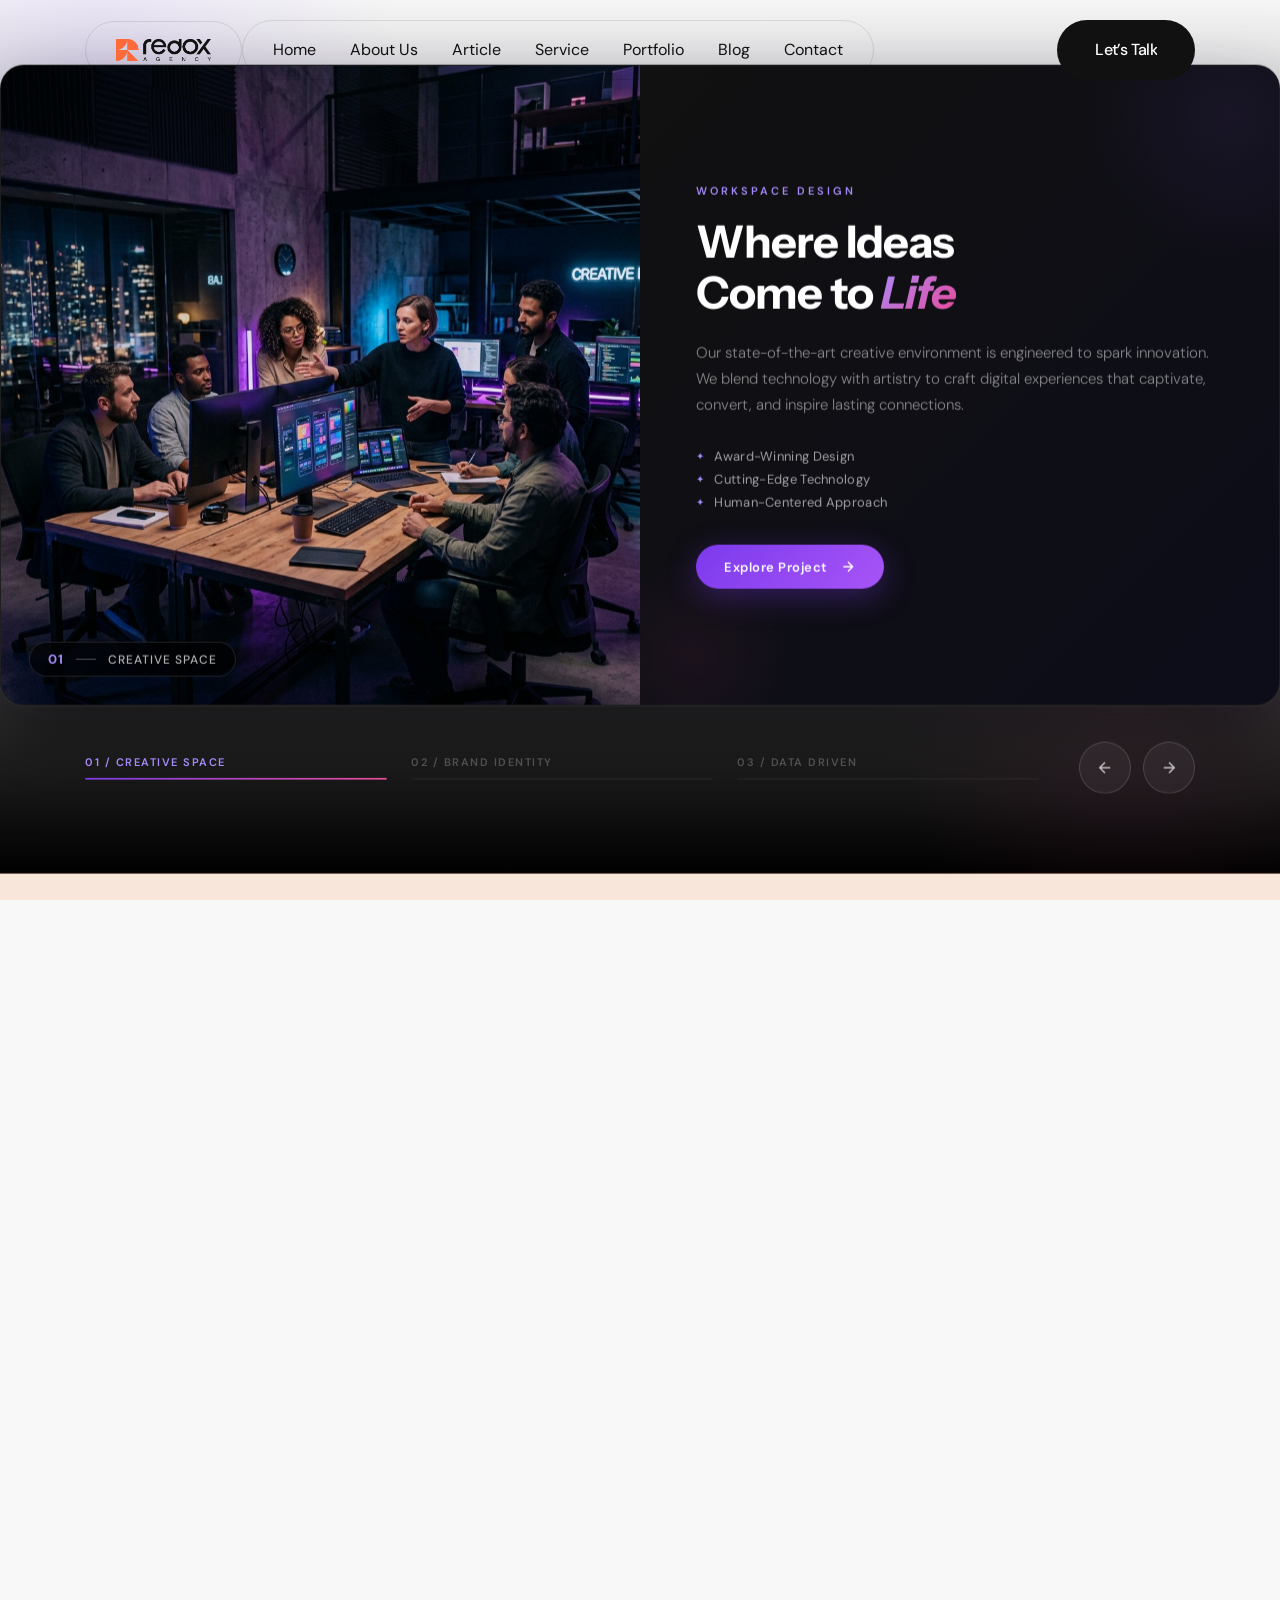
==== index.html @ 086650f8 "first commit" ====
<!DOCTYPE html>
<html lang="en" data-cursor="c1">

<head>
    <meta charset="UTF-8">
    <meta http-equiv="X-UA-Compatible" content="IE=edge">
    <meta name="viewport" content="width=device-width, initial-scale=1.0">
    <meta name="description" content="Redox HTML Template">

    <title>Ragaie</title>

    <!-- Fav Icon -->
    <link rel="icon" type="image/x-icon" href="assets/imgs/logo/favicon.png">

    <!-- Vendor CSS Files -->
    <link rel="stylesheet" href="assets/vendor/bootstrap.min.css">
    <link rel="stylesheet" href="assets/vendor/fontawesome.min.css">
    <link rel="stylesheet" href="assets/vendor/swiper-bundle.min.css">
    <link rel="stylesheet" href="assets/vendor/meanmenu.min.css">
    <link rel="stylesheet" href="assets/vendor/magnific-popup.css">
    <link rel="stylesheet" href="assets/vendor/animate.min.css">

    <!-- Template Main CSS File -->
    <link rel="stylesheet" href="assets/css/style.css?v=1.0">

    <!-- Showcase Slider CSS -->
    <link rel="stylesheet" href="assets/css/showcase-slider.css?v=1.0">

</head>


<body class="body-wrapper body-digital-agency font-heading-instrumentsans-medium">

    <!-- custom-cursor -->
    <div class="custom-cursor">
        <img src="assets/imgs/cursor/cursor-2-xs.svg" alt="cursor" id="cursorImg">
    </div>

    <!-- Preloader -->
    <div id="preloader">
        <div id="container" class="container-preloader">
            <div class="animation-preloader">
                <div class="spinner"></div>

            </div>
            <div class="loader-section section-left"></div>
            <div class="loader-section section-right"></div>
        </div>
    </div>

    <!-- Sroll to top -->
    <div class="progress-wrap">
        <svg class="progress-circle svg-content" width="100%" height="100%" viewBox="-1 -1 102 102">
      <path d="M50,1 a49,49 0 0,1 0,98 a49,49 0 0,1 0,-98"></path>
    </svg>
    </div>

    <!-- cursorAnimation start -->
    <div class="cursor-wrapper relative">
        <div class="cursor"></div>
        <div class="cursor-follower"></div>
    </div>
    <!-- cursorAnimation end -->

    <!-- side toggle start -->
    <aside class="fix">
        <div class="side-info">
            <div class="side-info-content">
                <div class="offset-widget offset-header">
                    <div class="offset-logo">
                        <a href="index.html">
              <img src="assets/imgs/logo/logo.png" alt="site logo">
            </a>
                    </div>
                    <button id="side-info-close" class="side-info-close">
            <i class="fas fa-times"></i>
          </button>
                </div>
                <div class="mobile-menu d-xl-none fix"></div>
                <div class="offset-button">
                    <a href="contact.html" class="rr-btn hover-bg-theme">
            <span class="btn-wrap">
              <span class="text-one">Let's Talk</span>
              <span class="text-two">Let's Talk</span>
            </span>
          </a>
                </div>
                <div class="offset-widget-box">
                    <h2 class="title">Contact US</h2>
                    <div class="contact-meta">
                        <div class="contact-item">
                            <span class="icon"><i class="fa-solid fa-location-dot"></i></span>
                            <span class="text">3891 Ranchview Dr. Richardson</span>
                        </div>
                        <div class="contact-item">
                            <span class="icon"><i class="fa-solid fa-envelope"></i></span>
                            <span class="text"><a href="mailto:hello@redoxagency.com">hello@redoxagency.com</a></span>
                        </div>
                        <div class="contact-item">
                            <span class="icon"><i class="fa-solid fa-phone"></i></span>
                            <span class="text"><a href="tel:(505)555-0125">(505) 555-0125</a></span>
                        </div>
                    </div>
                </div>
            </div>
        </div>
    </aside>
    <div class="offcanvas-overlay"></div>
    <!-- side toggle end -->

    <!-- Header area start -->
    <header class="header-area">
        <div class="header-main">
            <div class="container large">
                <div class="header-area__inner">
                    <div class="header__logo">
                        <a href="index.html">
              <img src="assets/imgs/logo/logo.png" class="normal-logo" alt="Site Logo">
            </a>
                    </div>
                    <div class="header__nav">
                        <nav class="main-menu">
                            <ul>
                                <li class="">
                                    <a href="index.html">Home</a>
                                    
                                </li>
                                <li><a href="about.html">About Us</a></li>
                                 <li class="">
                                    <a href="article.html">Article</a>
                                 
                                </li>
                                <li class="">
                                    <a href="service.html">Service</a>
                                 
                                </li>
                                <li class="">
                                    <a href="portfolio.html">Portfolio</a>
                                 
                                </li>
                               
                                <li class="">
                                    <a href="blog.html">Blog</a>
                                   
                                </li>
                             
                                <li><a href="contact.html">Contact</a></li>
                            </ul>
                        </nav>
                    </div>
                    <div class="header__button">
                        <a href="contact.html" class="rr-btn hover-bg-theme">
              <span class="btn-wrap">
                <span class="text-one">Let’s Talk</span>
                <span class="text-two">Let’s Talk</span>
              </span>
            </a>
                    </div>
                    <div class="header__navicon d-xl-none">
                        <button class="side-toggle">
              <i class="fa-solid fa-bars"></i></button>
                    </div>
                </div>
            </div>
        </div>
    </header>

    <!-- Header area end -->

    <div class="has-smooth" id="has_smooth"></div>
    <div id="smooth-wrapper">
        <div id="smooth-content">

            <main>
                <!-- ===== EPIC SHOWCASE SLIDER START ===== -->
                <section class="showcase-slider-area">
                   

                    <div class="showcase-slider-wrapper">
                        <div class="swiper showcase-swiper-main" id="showcaseSwiperMain">
                            <div class="swiper-wrapper">

                                <!-- Slide 1 -->
                                <div class="swiper-slide showcase-slide">
                                    <div class="showcase-slide-inner">
                                        <div class="showcase-image-col">
                                            <div class="showcase-img-wrapper">
                                                <div class="showcase-img-overlay"></div>
                                                <img src="assets/imgs/slider/slide-1.png" alt="Creative Agency Workspace" class="showcase-img" loading="lazy">
                                                <div class="showcase-img-badge">
                                                    <span class="badge-number">01</span>
                                                    <span class="badge-line"></span>
                                                    <span class="badge-text">Creative Space</span>
                                                </div>
                                            </div>
                                        </div>
                                        <div class="showcase-content-col">
                                            <div class="showcase-content-inner">
                                                <span class="showcase-slide-tag">Workspace Design</span>
                                                <h3 class="showcase-slide-title">Where Ideas<br>Come to <em>Life</em></h3>
                                                <p class="showcase-slide-text">Our state-of-the-art creative environment is engineered to spark innovation. We blend technology with artistry to craft digital experiences that captivate, convert, and inspire lasting connections.</p>
                                                <ul class="showcase-features">
                                                    <li><span class="feat-icon">✦</span> Award-Winning Design</li>
                                                    <li><span class="feat-icon">✦</span> Cutting-Edge Technology</li>
                                                    <li><span class="feat-icon">✦</span> Human-Centered Approach</li>
                                                </ul>
                                                <a href="portfolio-details.html" class="showcase-slide-btn">
                                                    <span>Explore Project</span>
                                                    <svg viewBox="0 0 24 24" fill="none" stroke="currentColor" stroke-width="2"><path d="M5 12h14M12 5l7 7-7 7"/></svg>
                                                </a>
                                            </div>
                                        </div>
                                    </div>
                                </div>

                                <!-- Slide 2 -->
                                <div class="swiper-slide showcase-slide">
                                    <div class="showcase-slide-inner">
                                        <div class="showcase-image-col">
                                            <div class="showcase-img-wrapper">
                                                <div class="showcase-img-overlay"></div>
                                                <img src="assets/imgs/slider/slide-2.png" alt="Brand Identity Design" class="showcase-img" loading="lazy">
                                                <div class="showcase-img-badge">
                                                    <span class="badge-number">02</span>
                                                    <span class="badge-line"></span>
                                                    <span class="badge-text">Brand Identity</span>
                                                </div>
                                            </div>
                                        </div>
                                        <div class="showcase-content-col">
                                            <div class="showcase-content-inner">
                                                <span class="showcase-slide-tag">Branding & Identity</span>
                                                <h3 class="showcase-slide-title">Brands That<br><em>Speak</em> Boldly</h3>
                                                <p class="showcase-slide-text">We don't just create logos — we forge iconic identities. Our strategic branding process translates your vision into a powerful visual language that resonates across every touchpoint.</p>
                                                <ul class="showcase-features">
                                                    <li><span class="feat-icon">✦</span> Strategic Brand Positioning</li>
                                                    <li><span class="feat-icon">✦</span> Visual Identity Systems</li>
                                                    <li><span class="feat-icon">✦</span> Brand Guidelines & Assets</li>
                                                </ul>
                                                <a href="portfolio-details.html" class="showcase-slide-btn">
                                                    <span>Explore Project</span>
                                                    <svg viewBox="0 0 24 24" fill="none" stroke="currentColor" stroke-width="2"><path d="M5 12h14M12 5l7 7-7 7"/></svg>
                                                </a>
                                            </div>
                                        </div>
                                    </div>
                                </div>

                                <!-- Slide 3 -->
                                <div class="swiper-slide showcase-slide">
                                    <div class="showcase-slide-inner">
                                        <div class="showcase-image-col">
                                            <div class="showcase-img-wrapper">
                                                <div class="showcase-img-overlay"></div>
                                                <img src="assets/imgs/slider/slide-3.png" alt="Digital Marketing Dashboard" class="showcase-img" loading="lazy">
                                                <div class="showcase-img-badge">
                                                    <span class="badge-number">03</span>
                                                    <span class="badge-line"></span>
                                                    <span class="badge-text">Data Driven</span>
                                                </div>
                                            </div>
                                        </div>
                                        <div class="showcase-content-col">
                                            <div class="showcase-content-inner">
                                                <span class="showcase-slide-tag">Digital Marketing</span>
                                                <h3 class="showcase-slide-title">Data-Driven<br><em>Growth</em> Engine</h3>
                                                <p class="showcase-slide-text">Transform raw data into actionable insights. Our marketing strategies are powered by analytics, fueled by creativity, and obsessed with results that matter to your bottom line.</p>
                                                <ul class="showcase-features">
                                                    <li><span class="feat-icon">✦</span> Performance Marketing</li>
                                                    <li><span class="feat-icon">✦</span> SEO & Content Strategy</li>
                                                    <li><span class="feat-icon">✦</span> Conversion Optimization</li>
                                                </ul>
                                                <a href="portfolio-details.html" class="showcase-slide-btn">
                                                    <span>Explore Project</span>
                                                    <svg viewBox="0 0 24 24" fill="none" stroke="currentColor" stroke-width="2"><path d="M5 12h14M12 5l7 7-7 7"/></svg>
                                                </a>
                                            </div>
                                        </div>
                                    </div>
                                </div>

                            </div>
                        </div>

                        <!-- Custom Navigation & Progress -->
                        <div class="showcase-controls">
                            <div class="container large">
                                <div class="showcase-controls-inner">
                                    <div class="showcase-progress-bars">
                                        <div class="showcase-progress-item active" data-index="0">
                                            <span class="progress-label">01 / Creative Space</span>
                                            <div class="progress-track"><div class="progress-fill"></div></div>
                                        </div>
                                        <div class="showcase-progress-item" data-index="1">
                                            <span class="progress-label">02 / Brand Identity</span>
                                            <div class="progress-track"><div class="progress-fill"></div></div>
                                        </div>
                                        <div class="showcase-progress-item" data-index="2">
                                            <span class="progress-label">03 / Data Driven</span>
                                            <div class="progress-track"><div class="progress-fill"></div></div>
                                        </div>
                                    </div>
                                    <div class="showcase-nav-btns">
                                        <button class="showcase-nav-btn showcase-prev" id="showcasePrev" aria-label="Previous slide">
                                            <svg viewBox="0 0 24 24" fill="none" stroke="currentColor" stroke-width="2"><path d="M19 12H5M12 19l-7-7 7-7"/></svg>
                                        </button>
                                        <button class="showcase-nav-btn showcase-next" id="showcaseNext" aria-label="Next slide">
                                            <svg viewBox="0 0 24 24" fill="none" stroke="currentColor" stroke-width="2"><path d="M5 12h14M12 5l7 7-7 7"/></svg>
                                        </button>
                                    </div>
                                </div>
                            </div>
                        </div>
                    </div>
                </section>
                <!-- ===== EPIC SHOWCASE SLIDER END ===== -->
                

                <!-- hero area start  -->
                <section class="hero-area">
                    <div class="container large">
                        <div class="hero-area-inner section-spacing-top">
                            <div class="hero-content section-spacing-bottom">
                                <div class="award-wrapper fade-anim" data-delay="0.90" data-direction="left" data-ease="back.out(4)">
                                    <div class="circle-text-wrapper">
                                        <div class="circle-text">
                                            <img src="assets/imgs/shape/shape-3.webp" alt="image" class="text">
                                            <img src="assets/imgs/shape/shape-2.webp" alt="image" class="icon">
                                        </div>
                                    </div>
                                </div>
                                <div class="section-header">
                                    <div class="section-title-wrapper">
                                        <div class="title-wrapper">
                                            <h2 class="section-title font-instrumentsans-medium char-anim" data-delay="0.45">Let’s sharpen your brand with
                                                <span><img class="title-shape-1 fade-anim" src="assets/imgs/shape/shape-1.webp" alt="image"
                            data-direction="right" data-delay="1.80"></span>quality work
                                            </h2>
                                        </div>
                                    </div>
                                </div>
                                <div class="section-content">
                                    <div class="features-wrapper-box fade-anim" data-delay="0.75">
                                        <div class="features-wrapper">
                                            <div class="feature-box">
                                                <div class="content">
                                                    <span class="number">98%</span>
                                                    <p class="text">Average clients satisfied and repeating</p>
                                                </div>
                                            </div>
                                            <div class="feature-box">
                                                <div class="content">
                                                    <span class="number">120+</span>
                                                    <p class="text">Successfully projects done in 24 countries</p>
                                                </div>
                                            </div>
                                        </div>
                                    </div>

                                    <div class="text-wrapper fade-anim" data-delay="0.75">
                                        <p class="text">We’re a digital products design & development agency that works passionately with the digital experiences.</p>
                                    </div>
                                </div>
                            </div>
                            <div class="big-text-wrapper">
                                <h2 class="big-text">Redox
                                </h2>
                            </div>

                        </div>
                    </div>
                </section>
                <!-- hero area end  -->

                <!-- about area start  -->
                <section class="about-area ">
                    <div class="container large">
                        <div class="about-area-inner section-spacing">
                            <div class="section-content">
                                <div class="shape-1"></div>
                                <div class="shape-2"></div>
                                <div class="shape-3"></div>
                                <div class="shape-4"></div>
                                <div class="section-title-wrapper">
                                    <div class="title-wrapper">
                                        <h2 class="section-title font-instrumentsans-medium">Redox</h2>
                                    </div>
                                </div>
                                <div class="text-wrapper">
                                    <p class="text">We’re a dynamic startup agency specializing in innovative solutions for businesses looking to elevate their brand presence. We offer a range of services including digital marketing, branding, web development, and creative
                                        strategy to help company</p>
                                </div>
                                <div class="btn-wrapper ">
                                    <a href="contact.html" class="rr-btn  btn-text-fli hover-bg-theme">
                    <span class="btn-wrap">
                      <span class="text-one">Learn More</span>
                      <span class="text-two">Learn More</span>
                    </span>
                  </a>
                                </div>
                            </div>
                        </div>
                    </div>
                </section>
                <!-- about area end  -->

                <!-- video-box start -->
                <div class="video-box">
                    <video class="video-area" loop="" muted="" autoplay="" playsinline="">
            <source src="https://rrdevs.net/project-video/group-meeting.mp4" type="video/mp4">
          </video>
                </div>
                <!-- video-box end -->

                <!-- work area start  -->
                <section class="work-area">

                    <!-- text slider area start  -->
                    <div class="text-slider-box fade-anim">
                        <div class="text-slider">
                            <div class="swiper text-slider-active">
                                <div class="swiper-wrapper">
                                    <div class="swiper-slide">
                                        <div class="text-slider-item">
                                            <h2 class="title"><span class="dot"></span>Featured work
                                            </h2>
                                        </div>
                                    </div>
                                    <div class="swiper-slide">
                                        <div class="text-slider-item">
                                            <h2 class="title"><span class="dot"></span>Featured work
                                            </h2>
                                        </div>
                                    </div>
                                    <div class="swiper-slide">
                                        <div class="text-slider-item">
                                            <h2 class="title"><span class="dot"></span>Featured work
                                            </h2>
                                        </div>
                                    </div>
                                    <div class="swiper-slide">
                                        <div class="text-slider-item">
                                            <h2 class="title"><span class="dot"></span>Featured work
                                            </h2>
                                        </div>
                                    </div>
                                    <div class="swiper-slide">
                                        <div class="text-slider-item">
                                            <h2 class="title"><span class="dot"></span>Featured work
                                            </h2>
                                        </div>
                                    </div>
                                    <div class="swiper-slide">
                                        <div class="text-slider-item">
                                            <h2 class="title"><span class="dot"></span>Featured work
                                            </h2>
                                        </div>
                                    </div>
                                    <div class="swiper-slide">
                                        <div class="text-slider-item">
                                            <h2 class="title"><span class="dot"></span>Featured work
                                            </h2>
                                        </div>
                                    </div>
                                </div>
                            </div>
                        </div>
                    </div>
                    <!-- /text slider area end -->

                    <div class="container large">
                        <div class="work-area-inner">
                            <div class="section-header fade-anim">
                                <div class="section-title-wrapper">
                                    <div class="title-wrapper">
                                        <h2 class="section-title font-instrumentsans-medium">Featured Work</h2>
                                    </div>
                                </div>
                                <div class="text-wrapper">
                                    <p class="text">Excellency in creative designs</p>
                                </div>
                                <div class="total-count">
                                    <span class="number">(26)</span>
                                </div>
                            </div>
                            <div class="works-wrapper-box">
                                <div class="works-wrapper-1 fade-anim">
                                    <div class="work-box">
                                        <div class="thumb">
                                            <div class="image scale" data-cursor-text="View Project">
                                                <a href="portfolio-details.html"><img src="assets/imgs/project/image-1.webp" alt="image"></a>
                                            </div>
                                        </div>
                                        <div class="content">
                                            <h3 class="title"><a href="portfolio-details.html">Panda Automap</a></h3>
                                            <div class="meta">
                                                <span class="tag">Development</span>
                                                <span class="date">2025</span>
                                            </div>

                                        </div>
                                    </div>
                                    <div class="work-box">
                                        <div class="thumb">
                                            <div class="image scale" data-cursor-text="View Project">
                                                <a href="portfolio-details.html"><img src="assets/imgs/project/image-2.webp" alt="image"></a>
                                            </div>
                                        </div>
                                        <div class="content">
                                            <h3 class="title"><a href="portfolio-details.html">Saudi Venture Capital</a></h3>
                                            <div class="meta">
                                                <span class="tag">Graphics</span>
                                                <span class="date">2025</span>
                                            </div>
                                        </div>
                                    </div>
                                    <div class="work-box">
                                        <div class="thumb">
                                            <div class="image scale" data-cursor-text="View Project">
                                                <a href="portfolio-details.html"><img src="assets/imgs/project/image-3.webp" alt="image"></a>
                                            </div>
                                        </div>
                                        <div class="content">
                                            <h3 class="title"><a href="portfolio-details.html">Rebrand Lawberry</a></h3>
                                            <div class="meta">
                                                <span class="tag">Motion, Design</span>
                                                <span class="date">2025</span>
                                            </div>
                                        </div>
                                    </div>
                                    <div class="work-box">
                                        <div class="thumb">
                                            <div class="image scale" data-cursor-text="View Project">
                                                <a href="portfolio-details.html"><img src="assets/imgs/project/image-4.webp" alt="image"></a>
                                            </div>
                                        </div>
                                        <div class="content">
                                            <h3 class="title"><a href="portfolio-details.html">Selicon Cloud Cave</a></h3>
                                            <div class="meta">
                                                <span class="tag">UI Design</span>
                                                <span class="date">2025</span>
                                            </div>
                                        </div>
                                    </div>
                                    <div class="work-box">
                                        <div class="thumb">
                                            <div class="image scale" data-cursor-text="View Project">
                                                <a href="portfolio-details.html"><img src="assets/imgs/project/image-5.webp" alt="image"></a>
                                            </div>
                                        </div>
                                        <div class="content">
                                            <h3 class="title"><a href="portfolio-details.html">Mountain Upwork</a></h3>
                                            <div class="meta">
                                                <span class="tag">Branding</span>
                                                <span class="date">2025</span>
                                            </div>
                                        </div>
                                    </div>
                                    <div class="work-box">
                                        <div class="thumb">
                                            <div class="image scale" data-cursor-text="View Project">
                                                <a href="portfolio-details.html"><img src="assets/imgs/project/image-6.webp" alt="image"></a>
                                            </div>
                                        </div>
                                        <div class="content">
                                            <h3 class="title"><a href="portfolio-details.html">Blacky Motorola</a></h3>
                                            <div class="meta">
                                                <span class="tag">UI Design</span>
                                                <span class="date">2025</span>
                                            </div>
                                        </div>
                                    </div>
                                </div>
                            </div>
                            <div class="all-btn-wrapper fade-anim">
                                <a href="portfolio.html" class="rr-btn btn-border hover-bg-theme">
                  <span class="btn-wrap">
                    <span class="text-one">View All Work</span>
                    <span class="text-two">View All Work</span>
                  </span>
                </a>
                            </div>
                        </div>
                    </div>
                </section>
                <!-- work area end  -->

                <!-- service area start  -->
                <section class="service-area">
                    <div class="container large">
                        <div class="service-area-inner section-spacing">
                            <div class="section-header">
                                <div class="section-title-wrapper fade-anim">
                                    <div class="title-wrapper">
                                        <h2 class="section-title font-instrumentsans-medium word-anim">Complex <br> proficiency
                                        </h2>
                                    </div>
                                </div>
                            </div>
                            <div class="services-wrapper-box">
                                <div class="services-wrapper-1">
                                    <div class="service-box fade-anim">
                                        <div class="count">
                                            <span class="number">(01)</span>
                                        </div>

                                        <div class="content">
                                            <h3 class="title"><a href="service-details.html">Branding</a></h3>
                                            <ul class="service-list">
                                                <li><a href="service-details.html">Creative Direction</a></li>
                                                <li><a href="service-details.html">Brand Identity</a></li>
                                                <li><a href="service-details.html">Branding Strategy</a></li>
                                                <li><a href="service-details.html">Graphic Design</a></li>
                                                <li><a href="service-details.html">Startup</a></li>
                                            </ul>
                                        </div>
                                        <div class="thumb">
                                            <img class="grow" src="assets/imgs/gallery/image-3.webp" alt="image">
                                        </div>
                                    </div>
                                    <div class="service-box fade-anim">
                                        <div class="count">
                                            <span class="number">(02)</span>
                                        </div>

                                        <div class="content">
                                            <h3 class="title"><a href="service-details.html">UI-UX Design</a></h3>
                                            <ul class="service-list">
                                                <li><a href="service-details.html">UI UX Consulting</a></li>
                                                <li><a href="service-details.html">UX Research</a></li>
                                                <li><a href="service-details.html">Usability Testing</a></li>
                                                <li><a href="service-details.html">Wireframing</a></li>
                                                <li><a href="service-details.html">Prototyping</a></li>
                                            </ul>
                                        </div>
                                        <div class="thumb">
                                            <img class="grow" src="assets/imgs/gallery/image-4.webp" alt="image">
                                        </div>
                                    </div>
                                    <div class="service-box fade-anim">
                                        <div class="count">
                                            <span class="number">(03)</span>
                                        </div>

                                        <div class="content">
                                            <h3 class="title"><a href="service-details.html">Development</a></h3>
                                            <ul class="service-list">
                                                <li><a href="service-details.html">WordPress</a></li>
                                                <li><a href="service-details.html">Webflow</a></li>
                                                <li><a href="service-details.html">Laravel Framework</a></li>
                                                <li><a href="service-details.html">React & Flutter</a></li>
                                                <li><a href="service-details.html">Design System</a></li>
                                            </ul>
                                        </div>
                                        <div class="thumb">
                                            <img class="grow" src="assets/imgs/gallery/image-5.webp" alt="image">
                                        </div>
                                    </div>
                                    <div class="service-box fade-anim">
                                        <div class="count">
                                            <span class="number">(04)</span>
                                        </div>

                                        <div class="content">
                                            <h3 class="title"><a href="service-details.html">Digital Marketing</a></h3>
                                            <ul class="service-list">
                                                <li><a href="service-details.html">Online Marketing</a></li>
                                                <li><a href="service-details.html">SEO-Marketing</a></li>
                                                <li><a href="service-details.html">Strategy</a></li>
                                                <li><a href="service-details.html">Market Research</a></li>
                                                <li><a href="service-details.html">Social Reform</a></li>
                                            </ul>
                                        </div>
                                        <div class="thumb">
                                            <img class="grow" src="assets/imgs/gallery/image-6.webp" alt="image">
                                        </div>
                                    </div>
                                </div>
                            </div>
                        </div>
                    </div>
                </section>
                <!-- service area end  -->

                

                <!-- funfact area start  -->
                <section class="funfact-area fade-anim">
                    <div class="container large">
                        <div class="funfact-area-inner pin-area">
                            <div class="section-header section-spacing-top pin-element">
                                <div class="section-title-wrapper">
                                    <div class="title-wrapper">
                                        <h2 class="section-title font-instrumentsans-medium word-anim">Perfect <br> —activity
                                        </h2>
                                    </div>
                                </div>
                            </div>
                            <div class="funfact-wrapper-box section-spacing">
                                <span class="line-1"></span>
                                <span class="line-2"></span>
                                <span class="line-3"></span>
                                <span class="line-4"></span>
                                <div class="funfact-wrapper">
                                    <div class="funfact-item go-visible">
                                        <span class="number">1.8M</span>
                                        <p class="text">We helped to get companies with $200M+ funding.</p>
                                    </div>
                                    <div class="funfact-item go-visible">
                                        <span class="number">260+</span>
                                        <p class="text">Crafted responsive, user-centered website & app.</p>
                                    </div>
                                    <div class="funfact-item go-visible">
                                        <span class="number">12+</span>
                                        <p class="text">We have had quite a run in our 12+ years of working.</p>
                                    </div>
                                    <div class="funfact-item go-visible">
                                        <span class="number">80+</span>
                                        <p class="text">Professional skilled designers and developers.</p>
                                    </div>
                                    <div class="funfact-item go-visible">
                                        <span class="number">99%</span>
                                        <p class="text">Average 99% clients satisfaction with expertise.</p>
                                    </div>
                                </div>
                            </div>
                        </div>
                    </div>
                </section>
                <!-- funfact area end  -->

                <!-- client area start  -->
                <section class="client-area">
                    <div class="container large">
                        <div class="client-area-inner section-spacing-top">
                            <div class="section-content">
                                <div class="section-title-wrapper">
                                    <div class="title-wrapper">
                                        <h2 class="section-title font-instrumentsans-medium word-anim"><span>Client:</span> Helping brands to grow and say their success stories to the world.</h2>
                                    </div>
                                </div>
                                <div class="text-wrapper fade-anim">
                                    <p class="text">We’re a great team of creatives with a strongest capabilities to helping progressive fields achieve their goals. With the best talent on every project done successfully</p>
                                </div>
                            </div>
                            <div class="client-capsule-wrapper-box" data-t-throwable-scene="true">
                                <div class="client-capsule-wrapper">
                                    <p data-t-throwable-el="">
                                        <span class="client-box bg-theme">
                      <img src="assets/imgs/client/client-9-light.webp" alt="image">
                    </span>
                                    </p>
                                    <p data-t-throwable-el="">
                                        <span class="client-box">
                      <img src="assets/imgs/client/client-10.webp" alt="image">
                    </span>
                                    </p>
                                    <p data-t-throwable-el="">
                                        <span class="client-box">
                      <img src="assets/imgs/client/client-11.webp" alt="image">
                    </span>
                                    </p>
                                    <p data-t-throwable-el="">
                                        <span class="client-box bg-theme">
                      <img src="assets/imgs/client/client-12-light.webp" alt="image">
                    </span>
                                    </p>
                                    <p data-t-throwable-el="">
                                        <span class="client-box">
                      <img src="assets/imgs/client/client-13.webp" alt="image">
                    </span>
                                    </p>
                                    <p data-t-throwable-el="">
                                        <span class="client-box">
                      <img src="assets/imgs/client/client-14.webp" alt="image">
                    </span>
                                    </p>
                                    <p data-t-throwable-el="">
                                        <span class="client-box bg-theme">
                      <img src="assets/imgs/client/client-15-light.webp" alt="image">
                    </span>
                                    </p>
                                    <p data-t-throwable-el="">
                                        <span class="client-box bg-theme">
                      <img src="assets/imgs/client/client-16-light.webp" alt="image">
                    </span>
                                    </p>
                                    <p data-t-throwable-el="">
                                        <span class="client-box">
                      <img src="assets/imgs/client/client-17.webp" alt="image">
                    </span>
                                    </p>
                                    <p data-t-throwable-el="">
                                        <span class="client-box bg-theme">
                      <img src="assets/imgs/client/client-18-light.webp" alt="image">
                    </span>
                                    </p>
                                    <p data-t-throwable-el="">
                                        <span class="client-box">
                      <img src="assets/imgs/client/client-19.webp" alt="image">
                    </span>
                                    </p>
                                    <p data-t-throwable-el="">
                                        <span class="client-box bg-theme">
                      <img src="assets/imgs/client/client-20-light.webp" alt="image">
                    </span>
                                    </p>
                                    <p data-t-throwable-el="">
                                        <span class="client-box">
                      <img src="assets/imgs/client/client-21.webp" alt="image">
                    </span>
                                    </p>
                                    <p data-t-throwable-el="">
                                        <span class="client-box">
                      <img src="assets/imgs/client/client-22.webp" alt="image">
                    </span>
                                    </p>
                                </div>
                            </div>
                            <div class="lines-wrapper">
                                <div class="line"></div>
                                <div class="line"></div>
                                <div class="line"></div>
                                <div class="line"></div>
                                <div class="line"></div>
                                <div class="line"></div>
                                <div class="line"></div>
                                <div class="line"></div>
                            </div>
                        </div>
                    </div>
                </section>
                <!-- client area end  -->

                <!-- cta area start  -->
                <div class="p-relative overflow-hidden">
                    <section class="cta-area">
                        <div class="cta-area-inner section-spacing">
                            <div class="area-bg"></div>
                            <div class="container large">
                                <div class="section-content">
                                    <div class="section-title-wrapper">
                                        <div class="title-wrapper">
                                            <h2 class="section-title font-instrumentsans-medium char-anim"><a href="contact.html">Let’s
                          Work</a></h2>
                                        </div>
                                    </div>
                                </div>
                            </div>
                        </div>
                    </section>
                </div>
                <!-- cta area end  -->

                <!-- productivity area start  -->
                <section class="productivity-area">
                    <div class="container large">
                        <div class="productivity-area-inner section-spacing">
                            <div class="section-content">
                                <div class="section-title-wrapper">
                                    <div class="title-wrapper">
                                        <h2 class="section-title font-instrumentsans-medium word-anim">It’s all about the <br> unique <span class="shape-1">thinking</span> with
                                            <span class="shape-2">creativity</span> and <span class="shape-3">quality</span> for complex solution in <br> easy way
                                        </h2>
                                    </div>
                                </div>
                            </div>
                        </div>
                    </div>
                </section>
                <!-- productivity area end  -->

                <div class="image-wrapper parallax-view">
                    <img class="w-100" src="assets/imgs/gallery/image-7.webp" alt="image" data-speed="0.1">
                </div>

            </main>

            <!-- footer area start  -->
            <footer class="footer-area">
                <div class="container large">
                    <div class="footer-top-inner">
                        <div class="footer-logo">
                            <a href="index.html"><img src="assets/imgs/logo/logo-2.png" alt="site-logo"></a>
                        </div>
                        <div class="info-text">
                            <div class="text-wrapper">
                                <p class="text">Redox is a startup digital agency of design, development and marketing that works friendly with global client</p>
                            </div>
                            <div class="info-link">
                                <a href="mailto:info@redox.com">info@redox.com</a>
                            </div>
                        </div>
                    </div>
                    <div class="footer-widget-wrapper-box">
                        <div class="footer-widget-wrapper">
                            <div class="footer-widget-box newsletter">
                                <form action="#" class="subscribe-form">
                                    <div class="input-field">
                                        <input type="email" placeholder="Enter your email">
                                        <button type="submit" class="subscribe-btn"><img src="assets/imgs/icon/icon-1.webp"
                        alt="image"></button>
                                    </div>
                                </form>
                                <div class="subscription-text">
                                    <div class="text-wrapper">
                                        <p class="text">By subscribing you agree with our
                                            <a href="contact.html">Privacy Policy</a>
                                        </p>
                                    </div>
                                </div>
                            </div>
                            <div class="footer-widget-box">
                                <h2 class="title">Company</h2>
                                <ul class="footer-nav-list">
                                    <li><a href="contact.html">agency</a></li>
                                    <li><a href="contact.html">Solutions</a></li>
                                    <li><a href="contact.html">Community</a></li>
                                    <li><a href="contact.html">Work</a></li>
                                    <li><a href="contact.html">Contact</a></li>
                                </ul>
                            </div>
                            <div class="footer-widget-box">
                                <h2 class="title">Social</h2>
                                <ul class="footer-nav-list">
                                    <li><a href="contact.html">Facebook</a></li>
                                    <li><a href="contact.html">Twitter</a></li>
                                    <li><a href="contact.html">Dribbble</a></li>
                                    <li><a href="contact.html">Instagram</a></li>
                                    <li><a href="contact.html">Awwwards</a></li>
                                    <li><a href="contact.html">YouTube</a></li>
                                </ul>
                            </div>
                            <div class="footer-widget-box">
                                <h2 class="title">Office</h2>
                                <ul class="footer-nav-list">
                                    <li><a href="contact.html">New York</a></li>
                                    <li><a href="contact.html">Toronto</a></li>
                                    <li><a href="contact.html">Berlin</a></li>
                                    <li><a href="contact.html">London</a></li>
                                </ul>
                            </div>
                        </div>
                    </div>
                </div>
                <div class="copyright-area">
                    <div class="copyright-area-inner">
                        <div class="copyright-text">
                            <p class="text">© 2026 Ragaie. All right reserved
                            </p>
                        </div>
                    </div>
                </div>
            </footer>
            <!-- footer area end  -->

        </div>
    </div>

    <!-- Vendor JS Files -->
    <script src="assets/vendor/jquery-3.7.1.min.js"></script>
    <script src="assets/vendor/bootstrap.bundle.min.js"></script>
    <script src="assets/vendor/jquery.magnific-popup.min.js"></script>
    <script src="assets/vendor/swiper-bundle.min.js"></script>
    <script src="assets/vendor/gsap.min.js"></script>
    <script src="assets/vendor/ScrollTrigger.min.js"></script>
    <script src="assets/vendor/ScrollSmoother.min.js"></script>
    <script src="assets/vendor/ScrollToPlugin.min.js"></script>
    <script src="assets/vendor/SplitText.min.js"></script>
    <script src="assets/vendor/TextPlugin.js"></script>
    <script src="assets/vendor/customEase.js"></script>
    <script src="assets/vendor/Flip.min.js"></script>
    <script src="assets/vendor/jquery.meanmenu.min.js"></script>
    <script src="assets/vendor/backToTop.js"></script>
    <script src="assets/vendor/matter.js"></script>
    <script src="assets/vendor/throwable.js"></script>
    <script src="assets/js/magiccursor.js"></script>

    <!-- Template Main JS File -->
    <script src="assets/js/main.js?v=1.0"></script>

    <!-- Showcase Slider JS -->
    <script>
    (function() {
        'use strict';

        function initShowcaseSlider() {
            var swiperEl = document.getElementById('showcaseSwiperMain');
            if (!swiperEl || typeof Swiper === 'undefined') return;

            var autoplayDuration = 5000;
            var progressItems = document.querySelectorAll('.showcase-progress-item');

            var showcaseSwiper = new Swiper('#showcaseSwiperMain', {
                loop: true,
                speed: 900,
                effect: 'fade',
                fadeEffect: { crossFade: true },
                autoplay: {
                    delay: autoplayDuration,
                    disableOnInteraction: false,
                },
                grabCursor: true,
                navigation: {
                    nextEl: '#showcaseNext',
                    prevEl: '#showcasePrev',
                },
                on: {
                    init: function(swiper) {
                        updateProgress(swiper.realIndex);
                    },
                    slideChange: function(swiper) {
                        updateProgress(swiper.realIndex);
                    }
                }
            });

            function updateProgress(activeIndex) {
                progressItems.forEach(function(item, i) {
                    item.classList.remove('active');
                    var fill = item.querySelector('.progress-fill');
                    if (fill) {
                        fill.style.animation = 'none';
                        fill.offsetHeight; /* reflow */
                        fill.style.animation = '';
                    }
                });

                var realIndex = activeIndex % progressItems.length;
                var activeItem = progressItems[realIndex];
                if (activeItem) {
                    activeItem.classList.add('active');
                    var fill = activeItem.querySelector('.progress-fill');
                    if (fill) {
                        fill.style.animation = 'none';
                        fill.offsetHeight;
                        fill.style.animation = 'progressFill ' + (autoplayDuration / 1000) + 's linear forwards';
                    }
                }
            }

            /* Click on progress bar to go to that slide */
            progressItems.forEach(function(item, i) {
                item.addEventListener('click', function() {
                    showcaseSwiper.slideToLoop(i);
                });
            });

            /* Intersection Observer for entrance animation */
            var section = document.querySelector('.showcase-slider-area');
            if (section && 'IntersectionObserver' in window) {
                var observer = new IntersectionObserver(function(entries) {
                    entries.forEach(function(entry) {
                        if (entry.isIntersecting) {
                            section.classList.add('is-visible');
                            observer.unobserve(section);
                        }
                    });
                }, { threshold: 0.15 });
                observer.observe(section);
            } else if (section) {
                section.classList.add('is-visible');
            }
        }

        if (document.readyState === 'loading') {
            document.addEventListener('DOMContentLoaded', initShowcaseSlider);
        } else {
            initShowcaseSlider();
        }
    })();
    </script>

</body>

</html>
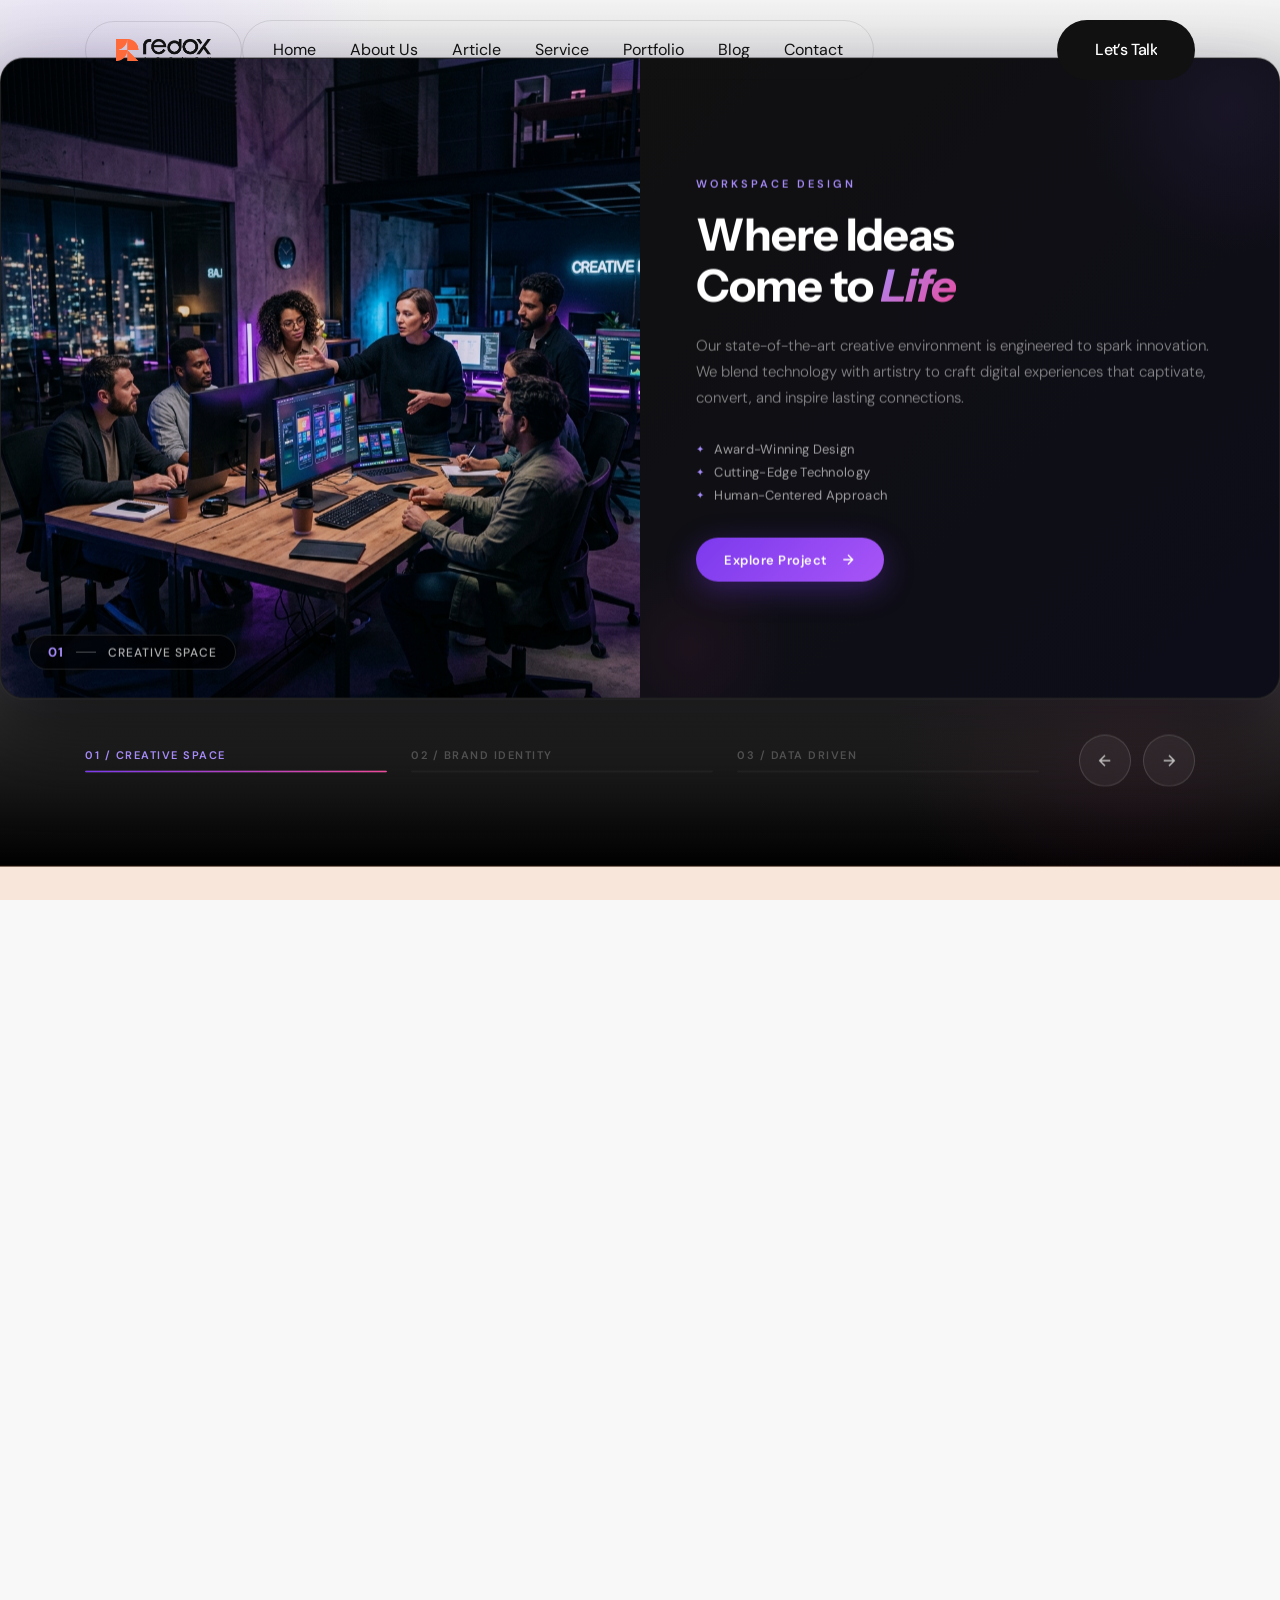
==== commit 0c2adc8f: "update" ====
--- a/index.html
+++ b/index.html
@@ -131,11 +131,11 @@
                                  
                                 </li>
                                 <li class="">
-                                    <a href="service.html">Service</a>
+                                    <a href="services.html">Service</a>
                                  
                                 </li>
                                 <li class="">
-                                    <a href="portfolio.html">Portfolio</a>
+                                     <a href="portfolio-4.html">Portfolio</a>
                                  
                                 </li>
                                
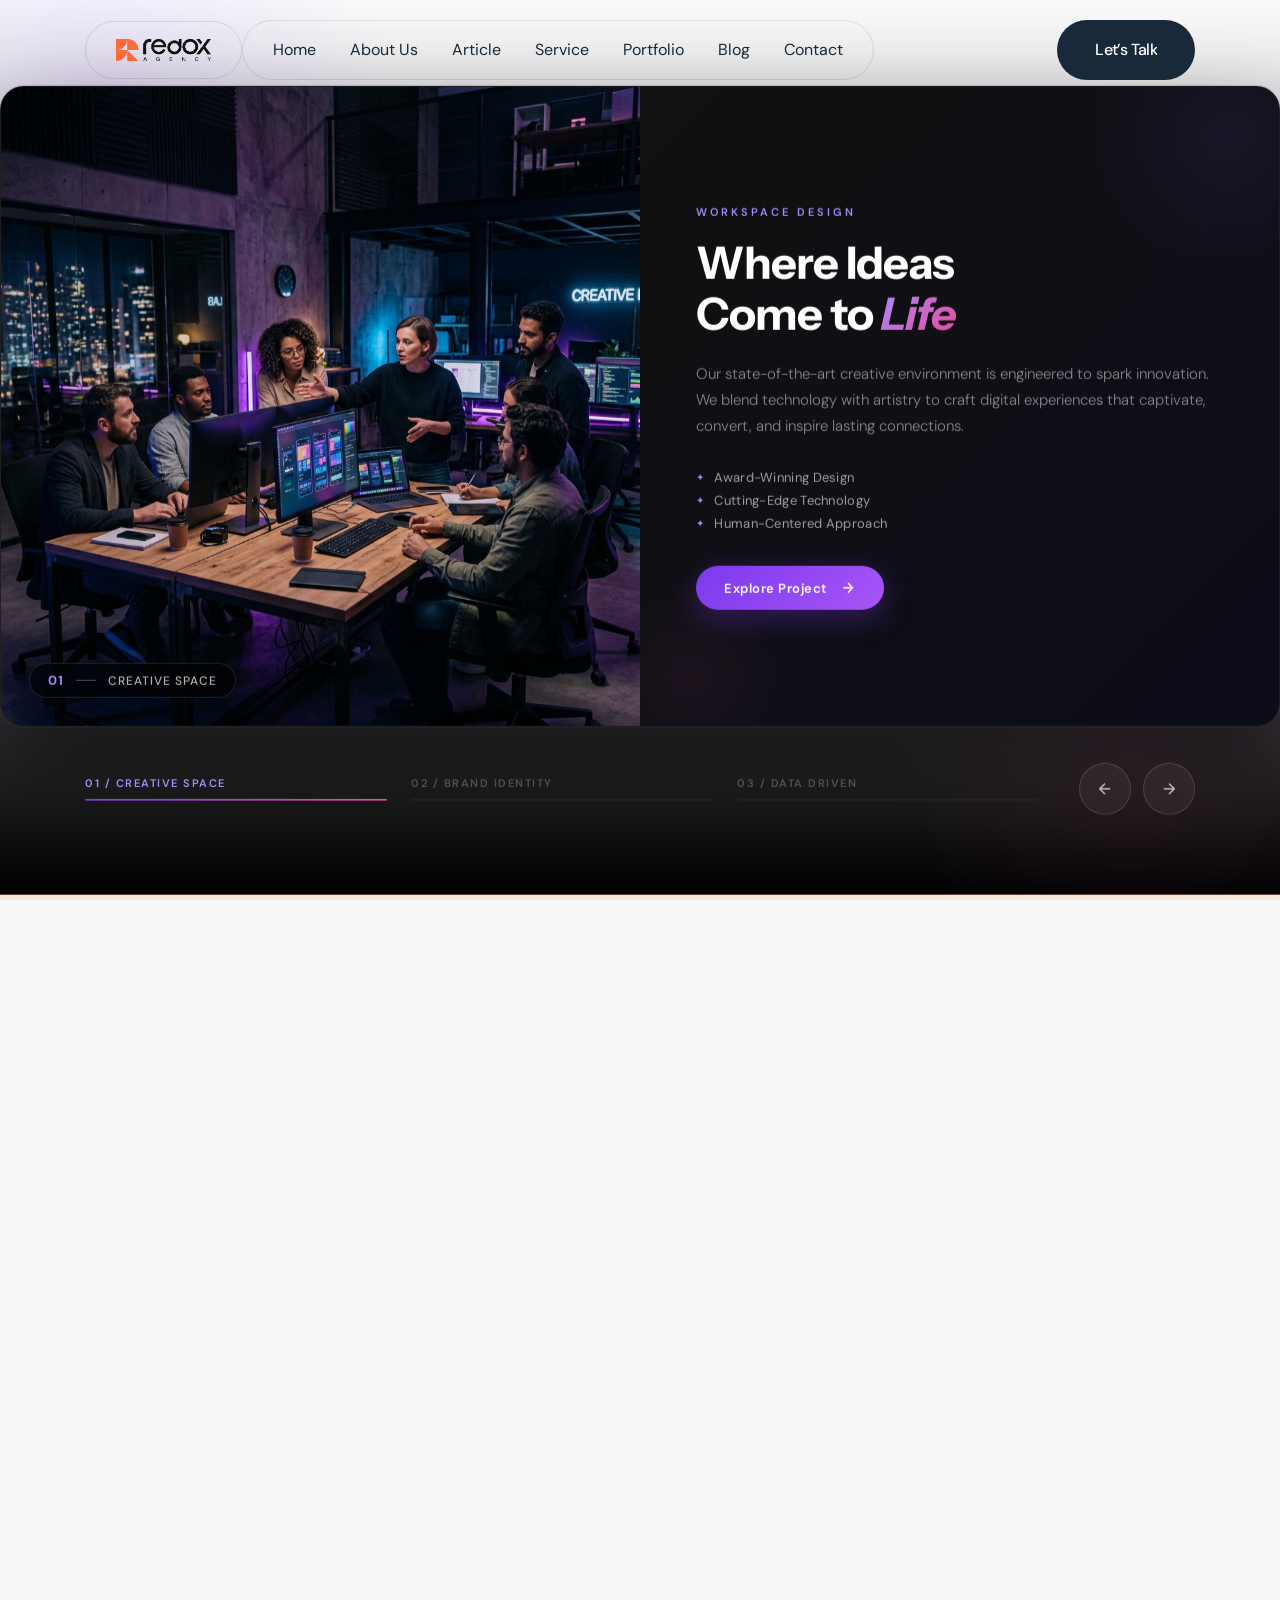
==== commit 50e526fd: "update" ====
--- a/index.html
+++ b/index.html
@@ -5,7 +5,7 @@
     <meta charset="UTF-8">
     <meta http-equiv="X-UA-Compatible" content="IE=edge">
     <meta name="viewport" content="width=device-width, initial-scale=1.0">
-    <meta name="description" content="Redox HTML Template">
+    <meta name="description" content="Ragaie HTML Template">
 
     <title>Ragaie</title>
 
@@ -94,7 +94,7 @@
                         </div>
                         <div class="contact-item">
                             <span class="icon"><i class="fa-solid fa-envelope"></i></span>
-                            <span class="text"><a href="mailto:hello@redoxagency.com">hello@redoxagency.com</a></span>
+                            <span class="text"><a href="mailto:hello@Ragaieagency.com">hello@Ragaieagency.com</a></span>
                         </div>
                         <div class="contact-item">
                             <span class="icon"><i class="fa-solid fa-phone"></i></span>
@@ -363,7 +363,7 @@
                                 </div>
                             </div>
                             <div class="big-text-wrapper">
-                                <h2 class="big-text">Redox
+                                <h2 class="big-text">Ragaie
                                 </h2>
                             </div>
 
@@ -383,7 +383,7 @@
                                 <div class="shape-4"></div>
                                 <div class="section-title-wrapper">
                                     <div class="title-wrapper">
-                                        <h2 class="section-title font-instrumentsans-medium">Redox</h2>
+                                        <h2 class="section-title font-instrumentsans-medium">Ragaie</h2>
                                     </div>
                                 </div>
                                 <div class="text-wrapper">
@@ -477,7 +477,7 @@
                                     </div>
                                 </div>
                                 <div class="text-wrapper">
-                                    <p class="text">Excellency in creative designs</p>
+                                    <h1 class="text">My Article</h1>
                                 </div>
                                 <div class="total-count">
                                     <span class="number">(26)</span>
@@ -592,7 +592,7 @@
                             <div class="section-header">
                                 <div class="section-title-wrapper fade-anim">
                                     <div class="title-wrapper">
-                                        <h2 class="section-title font-instrumentsans-medium word-anim">Complex <br> proficiency
+                                        <h2 class="section-title font-instrumentsans-medium word-anim">My Media
                                         </h2>
                                     </div>
                                 </div>
@@ -615,7 +615,7 @@
                                             </ul>
                                         </div>
                                         <div class="thumb">
-                                            <img class="grow" src="assets/imgs/gallery/image-3.webp" alt="image">
+                                            <img class="grow" src="assets/imgs/gallery/image-30.webp" alt="image">
                                         </div>
                                     </div>
                                     <div class="service-box fade-anim">
@@ -873,6 +873,96 @@
                 <div class="image-wrapper parallax-view">
                     <img class="w-100" src="assets/imgs/gallery/image-7.webp" alt="image" data-speed="0.1">
                 </div>
+                 <section class="blog-area-2">
+          <div class="container large">
+            <div class="blog-area-2-inner">
+              <div class="section-header fade-anim">
+                <div class="section-title-wrapper">
+                
+                  <div class="title-wrapper">
+                    <h2 class="section-title font-sequelsans-romanbody">Blog</h2>
+                  </div>
+                </div>
+              </div>
+              <div class="blogs-wrapper-box">
+                <div class="blogs-wrapper">
+                  <a href="blog-details.html">
+                    <article class="blog fade-anim" data-delay="0.45">
+                      <div class="thumb">
+                        <img src="assets/imgs/blog/blog-5.webp" alt="blog image">
+                      </div>
+                      <div class="content-wrapper">
+                        <div class="content">
+                          <h2 class="title">Beyond the basics, how to take marketing to the next level
+                            <span class="arrow">
+                              <svg xmlns="http://www.w3.org/2000/svg" viewBox="0 0 13 14" fill="none">
+                                <path fill-rule="evenodd" clip-rule="evenodd"
+                                  d="M8.98834 0.661257C8.91884 0.781628 8.85302 0.903885 8.79094 1.02786C8.47298 1.49122 8.0835 1.90234 7.63629 2.2455C7.07879 2.67328 6.4425 2.98707 5.76373 3.16894C5.08497 3.35082 4.37702 3.39722 3.68033 3.3055C2.98363 3.21377 2.31182 2.98572 1.70325 2.63437L0.869521 4.07843C1.66772 4.53928 2.54888 4.83839 3.46268 4.95869C4.37648 5.079 5.30502 5.01814 6.1953 4.77959C6.36565 4.73394 6.53397 4.68196 6.6999 4.62381L2.03475 12.7041L3.47584 13.5361L8.16052 5.42201C8.19489 5.61171 8.23713 5.80022 8.28719 5.98704C8.52574 6.87732 8.9373 7.71189 9.49839 8.44311C10.0595 9.17433 10.7591 9.78788 11.5573 10.2487L12.391 8.80466C11.7825 8.4533 11.2491 7.98552 10.8213 7.42803C10.3935 6.87053 10.0797 6.23423 9.89783 5.55547C9.71595 4.8767 9.66955 4.16876 9.76128 3.47206C9.83484 2.91326 9.99611 2.37047 10.2384 1.86349C10.3146 1.74781 10.3875 1.62977 10.457 1.50948L10.4323 1.49521L10.4324 1.49499L8.98834 0.661257Z"
+                                  fill="#111111" />
+                              </svg>
+                            </span>
+                          </h2>
+                          <div class="meta">
+                            <span class="name">By <span>Jerry</span></span>
+                            <span class="date has-left-line">2023</span>
+                          </div>
+                        </div>
+                      </div>
+                    </article>
+                  </a>
+                  <a href="blog-details.html">
+                    <article class="blog fade-anim" data-delay="0.60">
+                      <div class="thumb">
+                        <img src="assets/imgs/blog/blog-6.webp" alt="blog image">
+                      </div>
+                      <div class="content-wrapper">
+                        <div class="content">
+                          <h2 class="title">Allow us to be the cool part of your days are open for now
+                            <span class="arrow">
+                              <svg xmlns="http://www.w3.org/2000/svg" viewBox="0 0 13 14" fill="none">
+                                <path fill-rule="evenodd" clip-rule="evenodd"
+                                  d="M8.98834 0.661257C8.91884 0.781628 8.85302 0.903885 8.79094 1.02786C8.47298 1.49122 8.0835 1.90234 7.63629 2.2455C7.07879 2.67328 6.4425 2.98707 5.76373 3.16894C5.08497 3.35082 4.37702 3.39722 3.68033 3.3055C2.98363 3.21377 2.31182 2.98572 1.70325 2.63437L0.869521 4.07843C1.66772 4.53928 2.54888 4.83839 3.46268 4.95869C4.37648 5.079 5.30502 5.01814 6.1953 4.77959C6.36565 4.73394 6.53397 4.68196 6.6999 4.62381L2.03475 12.7041L3.47584 13.5361L8.16052 5.42201C8.19489 5.61171 8.23713 5.80022 8.28719 5.98704C8.52574 6.87732 8.9373 7.71189 9.49839 8.44311C10.0595 9.17433 10.7591 9.78788 11.5573 10.2487L12.391 8.80466C11.7825 8.4533 11.2491 7.98552 10.8213 7.42803C10.3935 6.87053 10.0797 6.23423 9.89783 5.55547C9.71595 4.8767 9.66955 4.16876 9.76128 3.47206C9.83484 2.91326 9.99611 2.37047 10.2384 1.86349C10.3146 1.74781 10.3875 1.62977 10.457 1.50948L10.4323 1.49521L10.4324 1.49499L8.98834 0.661257Z"
+                                  fill="#111111" />
+                              </svg>
+                            </span>
+                          </h2>
+                          <div class="meta">
+                            <span class="name">By <span>Jerry</span></span>
+                            <span class="date has-left-line">2023</span>
+                          </div>
+                        </div>
+                      </div>
+                    </article>
+                  </a>
+                  <a href="blog-details.html">
+                    <article class="blog fade-anim" data-delay="0.75">
+                      <div class="thumb">
+                        <img src="assets/imgs/blog/blog-7.webp" alt="blog image">
+                      </div>
+                      <div class="content">
+                        <h2 class="title">Various ideas and creative concepts based on market research
+                          <span class="arrow">
+                            <svg xmlns="http://www.w3.org/2000/svg" viewBox="0 0 13 14" fill="none">
+                              <path fill-rule="evenodd" clip-rule="evenodd"
+                                d="M8.98834 0.661257C8.91884 0.781628 8.85302 0.903885 8.79094 1.02786C8.47298 1.49122 8.0835 1.90234 7.63629 2.2455C7.07879 2.67328 6.4425 2.98707 5.76373 3.16894C5.08497 3.35082 4.37702 3.39722 3.68033 3.3055C2.98363 3.21377 2.31182 2.98572 1.70325 2.63437L0.869521 4.07843C1.66772 4.53928 2.54888 4.83839 3.46268 4.95869C4.37648 5.079 5.30502 5.01814 6.1953 4.77959C6.36565 4.73394 6.53397 4.68196 6.6999 4.62381L2.03475 12.7041L3.47584 13.5361L8.16052 5.42201C8.19489 5.61171 8.23713 5.80022 8.28719 5.98704C8.52574 6.87732 8.9373 7.71189 9.49839 8.44311C10.0595 9.17433 10.7591 9.78788 11.5573 10.2487L12.391 8.80466C11.7825 8.4533 11.2491 7.98552 10.8213 7.42803C10.3935 6.87053 10.0797 6.23423 9.89783 5.55547C9.71595 4.8767 9.66955 4.16876 9.76128 3.47206C9.83484 2.91326 9.99611 2.37047 10.2384 1.86349C10.3146 1.74781 10.3875 1.62977 10.457 1.50948L10.4323 1.49521L10.4324 1.49499L8.98834 0.661257Z"
+                                fill="#111111" />
+                            </svg>
+                          </span>
+                        </h2>
+                        <div class="meta">
+                          <span class="name">By <span>Jerry</span></span>
+                          <span class="date has-left-line">2023</span>
+                        </div>
+                      </div>
+                    </article>
+                  </a>
+               
+                
+                </div>
+              </div>
+            </div>
+          </div>
+        </section>
 
             </main>
 
@@ -885,10 +975,10 @@
                         </div>
                         <div class="info-text">
                             <div class="text-wrapper">
-                                <p class="text">Redox is a startup digital agency of design, development and marketing that works friendly with global client</p>
+                                <p class="text">Ragaie is a startup digital agency of design, development and marketing that works friendly with global client</p>
                             </div>
                             <div class="info-link">
-                                <a href="mailto:info@redox.com">info@redox.com</a>
+                                <a href="mailto:info@Ragaie.com">info@Ragaie.com</a>
                             </div>
                         </div>
                     </div>
--- a/assets/css/style.css
+++ b/assets/css/style.css
@@ -54,16 +54,16 @@
 @import url("https://fonts.googleapis.com/css2?family=Oswald:wght@500;600;700&display=swap");
 @import url("https://fonts.googleapis.com/css2?family=Hind+Madurai:wght@300;400;500;600;700&family=Plus+Jakarta+Sans:ital,wght@0,200..800;1,200..800&display=swap");
 :root {
-    --primary: #111111;
-    --secondary: #555555;
+    --primary: #192939;
+    --secondary: f1f0f1;
     --border: rgba(17, 17, 17, 0.1);
     --bg: #111111;
-    --theme: #FF6A3A;
+    --theme: #ef6c24;
     --black: #111111;
     --black-2: #999999;
     --white: #FFFFFF;
     --white-2: #999999;
-    --action: #FF6A3A;
+    --action: #ef6c24;
 }
 
 :root .dark {
@@ -1604,7 +1604,7 @@
 
 .page-title-wrapper .page-title {
     font-family: var(--font_thunder);
-    font-size: 495px;
+    font-size: 295px;
     font-weight: 600;
     line-height: 0.8;
     letter-spacing: -0.02em;
@@ -1614,19 +1614,19 @@
 
 @media only screen and (max-width: 1919px) {
     .page-title-wrapper .page-title {
-        font-size: 385px;
+        font-size: 185px;
     }
 }
 
 @media only screen and (max-width: 1399px) {
     .page-title-wrapper .page-title {
-        font-size: 325px;
+        font-size: 125px;
     }
 }
 
 @media only screen and (max-width: 1199px) {
     .page-title-wrapper .page-title {
-        font-size: 265px;
+        font-size: 165px;
     }
 }
 
@@ -4657,10 +4657,10 @@
 }
 
 .work-area .section-header .text-wrapper .text {
-    font-family: var(--font_dmsans);
-    font-size: 18px;
+  font-family: var(--font_dmsans);
+    font-size: 38px;
     font-style: italic;
-    font-weight: 400;
+    font-weight: 800;
     line-height: 18px;
     color: var(--primary);
 }
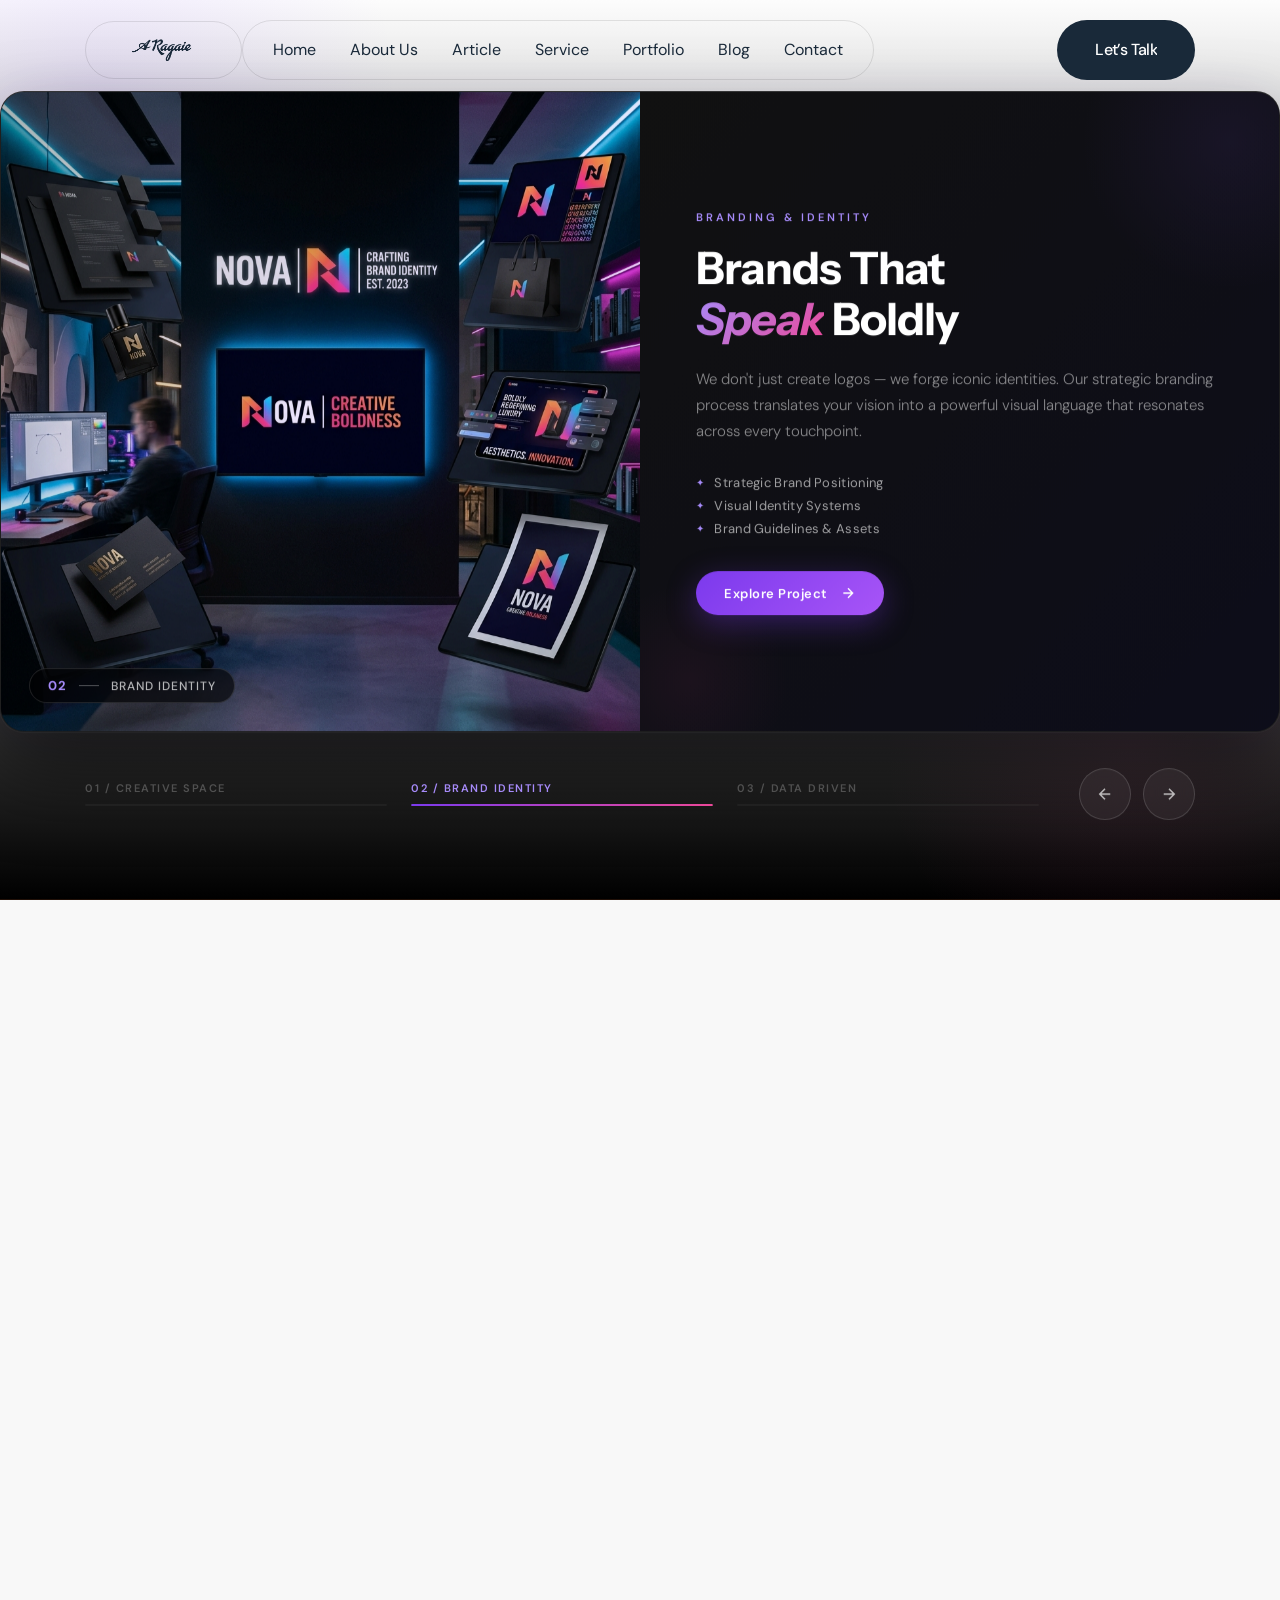
==== commit 8f830033: "new edits" ====
--- a/index.html
+++ b/index.html
@@ -69,7 +69,7 @@
                 <div class="offset-widget offset-header">
                     <div class="offset-logo">
                         <a href="index.html">
-              <img src="assets/imgs/logo/logo.png" alt="site logo">
+              <img src="assets/ar.png" alt="site logo">
             </a>
                     </div>
                     <button id="side-info-close" class="side-info-close">
@@ -115,7 +115,7 @@
                 <div class="header-area__inner">
                     <div class="header__logo">
                         <a href="index.html">
-              <img src="assets/imgs/logo/logo.png" class="normal-logo" alt="Site Logo">
+              <img src="assets/ar.png" class="normal-logo" alt="Site Logo">
             </a>
                     </div>
                     <div class="header__nav">
